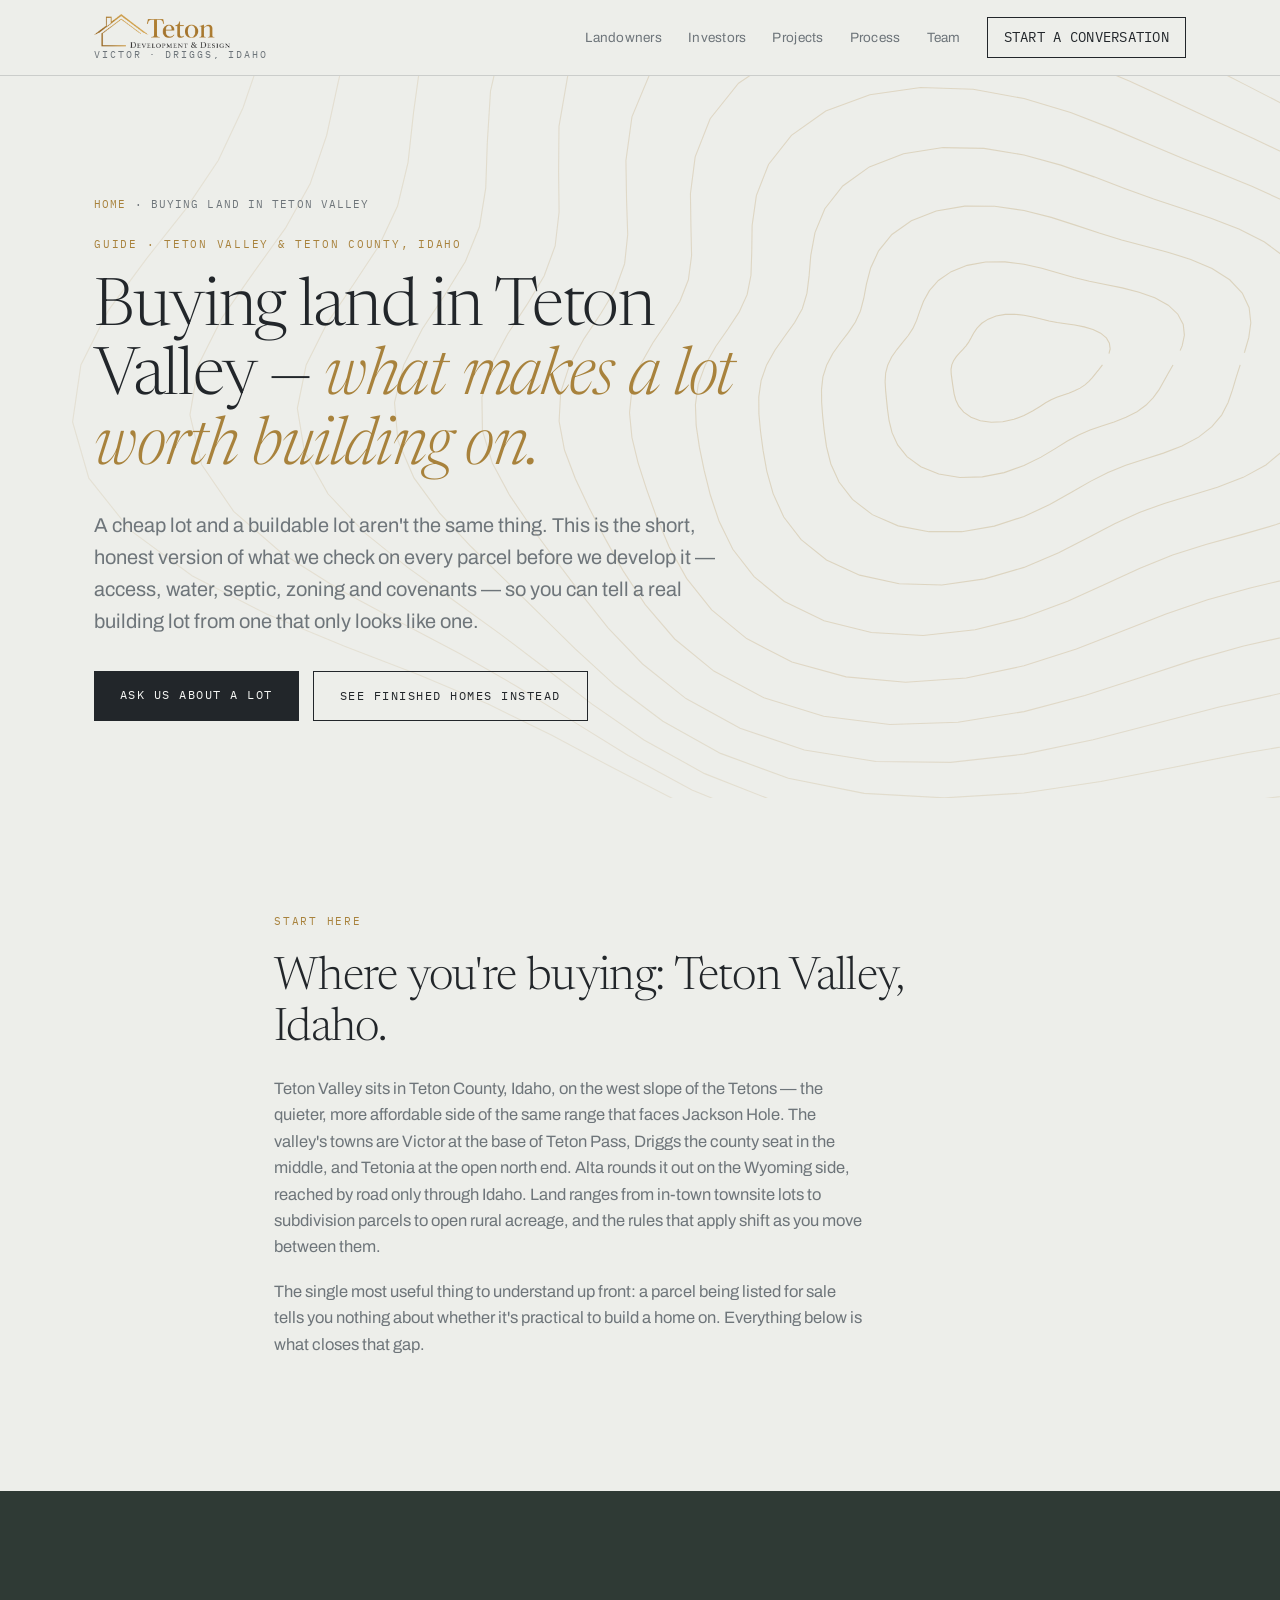
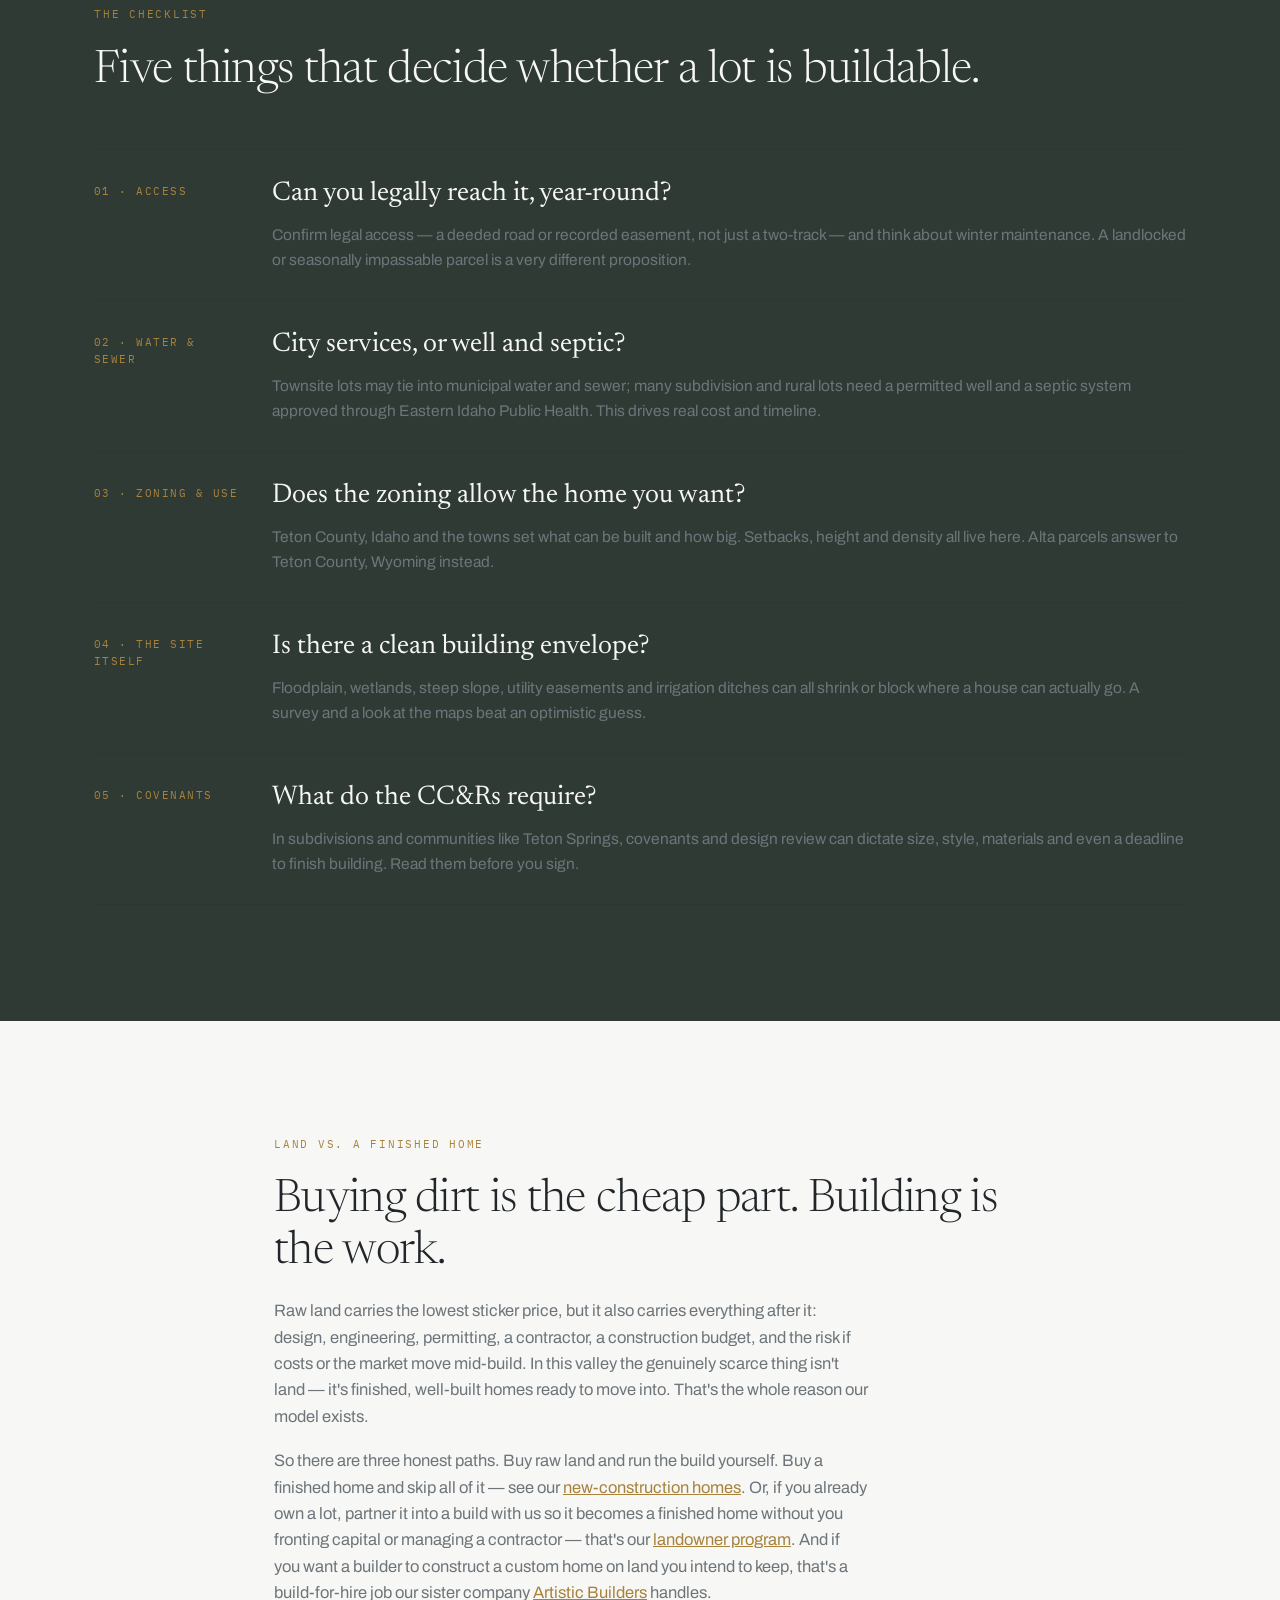
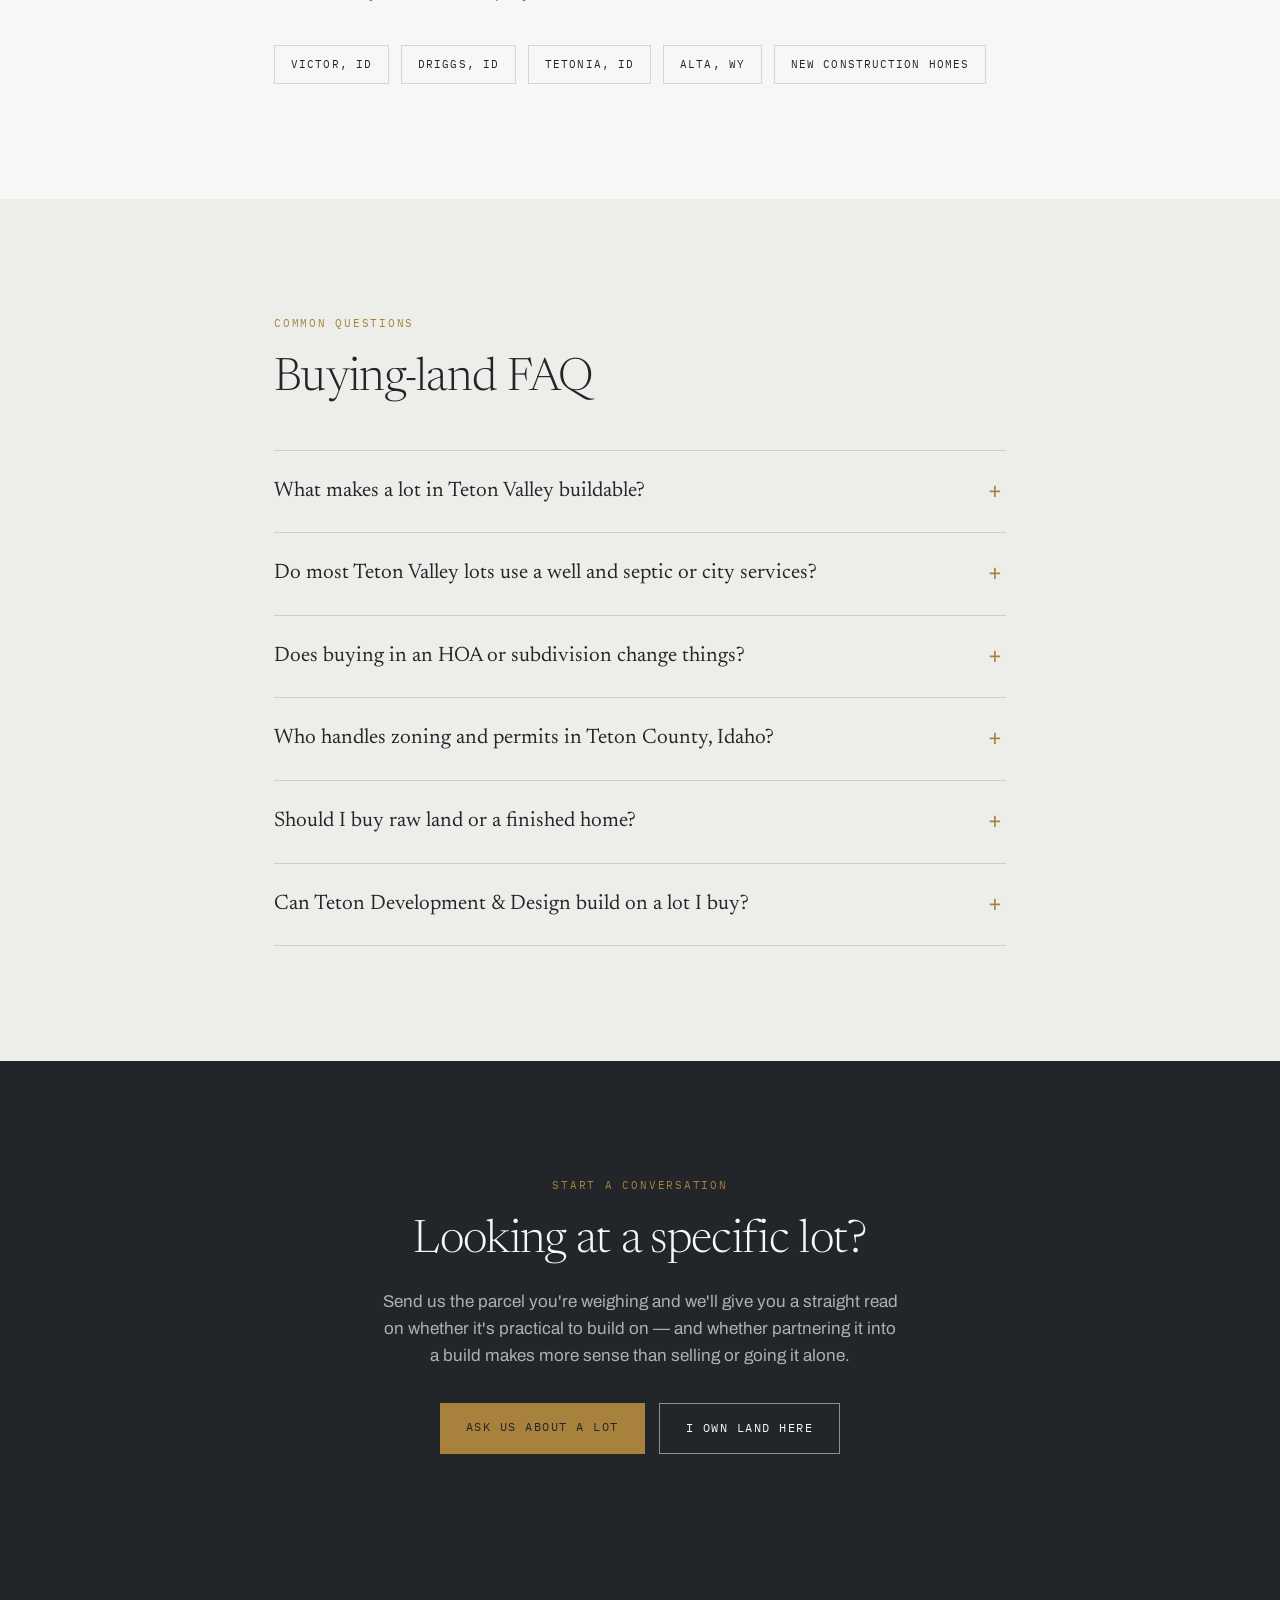
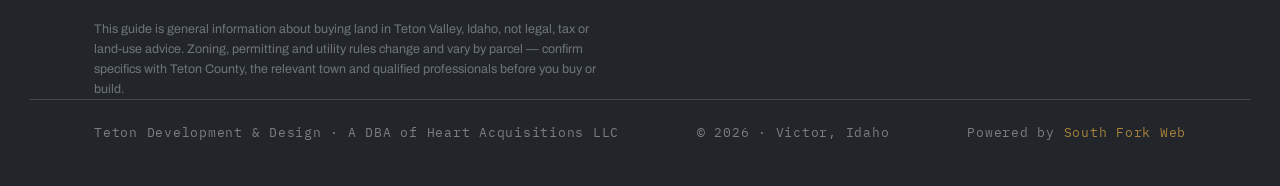
==== buying-land-teton-valley.html @ 676bcc8e "Add 6 SEO interior pages: area pages + land/new-construction guides New pages (matching interior ske" ====
<!DOCTYPE html>
<html lang="en">
<head>
<meta charset="utf-8">
<meta name="viewport" content="width=device-width, initial-scale=1">
<title>Buying Land in Teton Valley, Idaho — A Building-Lot Guide | Teton Development &amp; Design</title>
<meta name="description" content="A practical guide to buying land and building lots in Teton Valley and Teton County, Idaho — zoning, water, septic, access, HOAs and what makes a lot buildable.">
<link rel="canonical" href="https://www.tetondd.com/buying-land-teton-valley">
<meta name="theme-color" content="#22262A">
<meta name="robots" content="index,follow">
<meta property="og:site_name" content="Teton Development &amp; Design">
<meta property="og:title" content="Buying Land in Teton Valley, Idaho — A Building-Lot Guide">
<meta property="og:description" content="Zoning, water, septic, access, HOAs and what makes a lot buildable — a practical guide to buying land in Teton County, Idaho.">
<meta property="og:type" content="website">
<meta property="og:url" content="https://www.tetondd.com/buying-land-teton-valley">
<meta property="og:image" content="https://www.tetondd.com/og.png">
<meta property="og:image:width" content="1200">
<meta property="og:image:height" content="630">
<meta name="twitter:card" content="summary_large_image">
<meta name="twitter:title" content="Buying Land in Teton Valley, Idaho">
<meta name="twitter:description" content="A practical guide to buying land and building lots in Teton County, Idaho.">
<meta name="twitter:image" content="https://www.tetondd.com/og.png">
<link rel="icon" href="/favicon.ico" sizes="any">
<link rel="icon" type="image/png" sizes="32x32" href="/favicon-32.png">
<link rel="icon" type="image/png" sizes="512x512" href="/favicon.png">
<link rel="apple-touch-icon" href="/apple-touch-icon.png">
<script type="application/ld+json">
{
  "@context":"https://schema.org",
  "@graph":[
    {"@type":"WebPage","@id":"https://www.tetondd.com/buying-land-teton-valley","url":"https://www.tetondd.com/buying-land-teton-valley","name":"Buying Land in Teton Valley, Idaho — A Building-Lot Guide","isPartOf":{"@type":"WebSite","name":"Teton Development & Design","url":"https://www.tetondd.com"},"about":{"@type":"GeneralContractor","name":"Teton Development & Design"}},
    {"@type":"BreadcrumbList","itemListElement":[
      {"@type":"ListItem","position":1,"name":"Home","item":"https://www.tetondd.com/"},
      {"@type":"ListItem","position":2,"name":"Buying Land in Teton Valley","item":"https://www.tetondd.com/buying-land-teton-valley"}]},
    {"@type":"FAQPage","mainEntity":[
      {"@type":"Question","name":"What makes a lot in Teton Valley buildable?","acceptedAnswer":{"@type":"Answer","text":"Broadly: legal access, the ability to get water and sewer or a permitted well and septic, zoning that allows a home, and no physical or regulatory constraint — wetlands, floodplain, steep slope, easements — that blocks a building envelope. A parcel can be for sale and still not be practical to build on, which is why each of these is worth confirming before you buy."}},
      {"@type":"Question","name":"Do most Teton Valley lots use a well and septic or city services?","acceptedAnswer":{"@type":"Answer","text":"It depends on location. Lots inside the townsites of Victor, Driggs and Tetonia may have access to municipal water and sewer, while many subdivision and rural lots rely on a private well and a septic system permitted through Eastern Idaho Public Health. Rural parcels, including much of Tetonia and Alta, are typically well and septic."}},
      {"@type":"Question","name":"Does buying in an HOA or subdivision change things?","acceptedAnswer":{"@type":"Answer","text":"Yes. Many Teton Valley lots sit in subdivisions or communities like Teton Springs with covenants, architectural review and sometimes required design guidelines or build timelines. Read the CC&Rs before buying — they can affect what, how large and when you can build."}},
      {"@type":"Question","name":"Who handles zoning and permits in Teton County, Idaho?","acceptedAnswer":{"@type":"Answer","text":"Teton County, Idaho and the individual towns handle land use and building permits, with the county offices in Driggs. Septic permits run through Eastern Idaho Public Health. Alta parcels fall under Teton County, Wyoming instead, even though they're reached through Idaho."}},
      {"@type":"Question","name":"Should I buy raw land or a finished home?","acceptedAnswer":{"@type":"Answer","text":"Raw land is cheaper up front but you carry the time, cost and risk of designing, permitting and building — and finished, well-built homes are the scarce part of this market. If you want the end result without running a build, buying new construction, or partnering your lot into a build, can make more sense than doing it yourself."}},
      {"@type":"Question","name":"Can Teton Development & Design build on a lot I buy?","acceptedAnswer":{"@type":"Answer","text":"We're a developer, not a build-for-hire contractor — we build on land we own or partner on and sell the finished homes. If you own a lot and want to turn it into a home without selling it, our landowner partnership may fit. If you want a builder to construct a custom home on land you'll keep, our sister company Artistic Builders handles custom builds for hire."}}
    ]}
  ]
}
</script>
<link rel="preconnect" href="https://fonts.googleapis.com">
<link rel="preconnect" href="https://fonts.gstatic.com" crossorigin>
<link href="https://fonts.googleapis.com/css2?family=Newsreader:ital,opsz,wght@0,6..72,300;0,6..72,400;1,6..72,300;1,6..72,400&family=Archivo:wght@400;500;600&family=IBM+Plex+Mono:wght@400;500&display=swap" rel="stylesheet">
<link rel="stylesheet" href="/css/tdd.css">
</head>
<body>

<nav class="tdd-nav">
  <div class="tdd-nav__in">
    <a class="tdd-mark" href="/" aria-label="Teton Development &amp; Design — home"><img class="tdd-logo" src="/img/logo.png" alt="Teton Development &amp; Design" width="440" height="110"><span>Victor · Driggs, Idaho</span></a>
    <button class="tdd-navtoggle" type="button" aria-label="Menu" aria-expanded="false" aria-controls="tdd-menu"><span></span><span></span><span></span></button>
    <div class="tdd-nav__links" id="tdd-menu">
      <a href="/landowners">Landowners</a>
      <a href="/investors">Investors</a>
      <a href="/projects">Projects</a>
      <a href="/#process">Process</a>
      <a href="/#team">Team</a>
      <a class="tdd-nav__cta" href="/#contact">Start a conversation</a>
    </div>
  </div>
</nav>

<header class="tdd-phero">
  <svg id="contour" aria-hidden="true" preserveAspectRatio="none"></svg>
  <div class="tdd-wrap tdd-phero__in">
    <p class="tdd-crumb"><a href="/">Home</a> · Buying Land in Teton Valley</p>
    <p class="tdd-eyebrow">Guide · Teton Valley &amp; Teton County, Idaho</p>
    <h1 class="tdd-h1">Buying land in Teton Valley — <em>what makes a lot worth building on.</em></h1>
    <p class="tdd-lede">A cheap lot and a buildable lot aren't the same thing. This is the short, honest version of what we check on every parcel before we develop it — access, water, septic, zoning and covenants — so you can tell a real building lot from one that only looks like one.</p>
    <div class="tdd-actions">
      <a class="tdd-btn tdd-btn--solid" href="/#contact">Ask us about a lot</a>
      <a class="tdd-btn tdd-btn--ghost" href="/new-construction-homes-teton-valley">See finished homes instead</a>
    </div>
  </div>
</header>

<section class="tdd-band">
  <div class="tdd-wrap tdd-wrap--narrow">
    <p class="tdd-eyebrow r">Start here</p>
    <h2 class="tdd-h2 r">Where you're buying: Teton Valley, Idaho.</h2>
    <p class="tdd-p tdd-p--slate r">Teton Valley sits in Teton County, Idaho, on the west slope of the Tetons — the quieter, more affordable side of the same range that faces Jackson Hole. The valley's towns are Victor at the base of Teton Pass, Driggs the county seat in the middle, and Tetonia at the open north end. Alta rounds it out on the Wyoming side, reached by road only through Idaho. Land ranges from in-town townsite lots to subdivision parcels to open rural acreage, and the rules that apply shift as you move between them.</p>
    <p class="tdd-p tdd-p--slate r">The single most useful thing to understand up front: a parcel being listed for sale tells you nothing about whether it's practical to build a home on. Everything below is what closes that gap.</p>
  </div>
</section>

<section class="tdd-band tdd-dark">
  <div class="tdd-wrap">
    <p class="tdd-eyebrow r">The checklist</p>
    <h2 class="tdd-h2 r">Five things that decide whether a lot is buildable.</h2>
    <div class="tdd-steps r">
      <div class="tdd-step"><div class="tdd-step__n">01 · Access</div><div><h3 class="tdd-h3">Can you legally reach it, year-round?</h3><p class="tdd-step__d">Confirm legal access — a deeded road or recorded easement, not just a two-track — and think about winter maintenance. A landlocked or seasonally impassable parcel is a very different proposition.</p></div></div>
      <div class="tdd-step"><div class="tdd-step__n">02 · Water &amp; sewer</div><div><h3 class="tdd-h3">City services, or well and septic?</h3><p class="tdd-step__d">Townsite lots may tie into municipal water and sewer; many subdivision and rural lots need a permitted well and a septic system approved through Eastern Idaho Public Health. This drives real cost and timeline.</p></div></div>
      <div class="tdd-step"><div class="tdd-step__n">03 · Zoning &amp; use</div><div><h3 class="tdd-h3">Does the zoning allow the home you want?</h3><p class="tdd-step__d">Teton County, Idaho and the towns set what can be built and how big. Setbacks, height and density all live here. Alta parcels answer to Teton County, Wyoming instead.</p></div></div>
      <div class="tdd-step"><div class="tdd-step__n">04 · The site itself</div><div><h3 class="tdd-h3">Is there a clean building envelope?</h3><p class="tdd-step__d">Floodplain, wetlands, steep slope, utility easements and irrigation ditches can all shrink or block where a house can actually go. A survey and a look at the maps beat an optimistic guess.</p></div></div>
      <div class="tdd-step"><div class="tdd-step__n">05 · Covenants</div><div><h3 class="tdd-h3">What do the CC&amp;Rs require?</h3><p class="tdd-step__d">In subdivisions and communities like Teton Springs, covenants and design review can dictate size, style, materials and even a deadline to finish building. Read them before you sign.</p></div></div>
    </div>
  </div>
</section>

<section class="tdd-band tdd-paper">
  <div class="tdd-wrap tdd-wrap--narrow">
    <p class="tdd-eyebrow r">Land vs. a finished home</p>
    <h2 class="tdd-h2 r">Buying dirt is the cheap part. Building is the work.</h2>
    <p class="tdd-p tdd-p--slate r">Raw land carries the lowest sticker price, but it also carries everything after it: design, engineering, permitting, a contractor, a construction budget, and the risk if costs or the market move mid-build. In this valley the genuinely scarce thing isn't land — it's finished, well-built homes ready to move into. That's the whole reason our model exists.</p>
    <p class="tdd-p tdd-p--slate r">So there are three honest paths. Buy raw land and run the build yourself. Buy a finished home and skip all of it — see our <a href="/new-construction-homes-teton-valley" style="color:var(--brass)">new-construction homes</a>. Or, if you already own a lot, partner it into a build with us so it becomes a finished home without you fronting capital or managing a contractor — that's our <a href="/landowners" style="color:var(--brass)">landowner program</a>. And if you want a builder to construct a custom home on land you intend to keep, that's a build-for-hire job our sister company <a href="https://artistic-builders.com" target="_blank" rel="noopener" style="color:var(--brass)">Artistic Builders</a> handles.</p>
    <div class="tdd-arealinks r">
      <a href="/victor-idaho">Victor, ID</a>
      <a href="/driggs-idaho">Driggs, ID</a>
      <a href="/tetonia-idaho">Tetonia, ID</a>
      <a href="/alta-wyoming">Alta, WY</a>
      <a href="/new-construction-homes-teton-valley">New construction homes</a>
    </div>
  </div>
</section>

<section class="tdd-band">
  <div class="tdd-wrap tdd-wrap--narrow">
    <p class="tdd-eyebrow r">Common questions</p>
    <h2 class="tdd-h2 r">Buying-land FAQ</h2>
    <div class="tdd-faq r">
      <details><summary>What makes a lot in Teton Valley buildable?</summary><p class="tdd-faq__a">Broadly: legal access, the ability to get water and sewer or a permitted well and septic, zoning that allows a home, and no physical or regulatory constraint — wetlands, floodplain, steep slope, easements — that blocks a building envelope. A parcel can be for sale and still not be practical to build on, which is why each of these is worth confirming before you buy.</p></details>
      <details><summary>Do most Teton Valley lots use a well and septic or city services?</summary><p class="tdd-faq__a">It depends on location. Lots inside the townsites of Victor, Driggs and Tetonia may have access to municipal water and sewer, while many subdivision and rural lots rely on a private well and a septic system permitted through Eastern Idaho Public Health. Rural parcels, including much of Tetonia and Alta, are typically well and septic.</p></details>
      <details><summary>Does buying in an HOA or subdivision change things?</summary><p class="tdd-faq__a">Yes. Many Teton Valley lots sit in subdivisions or communities like Teton Springs with covenants, architectural review and sometimes required design guidelines or build timelines. Read the CC&amp;Rs before buying — they can affect what, how large and when you can build.</p></details>
      <details><summary>Who handles zoning and permits in Teton County, Idaho?</summary><p class="tdd-faq__a">Teton County, Idaho and the individual towns handle land use and building permits, with the county offices in Driggs. Septic permits run through Eastern Idaho Public Health. Alta parcels fall under Teton County, Wyoming instead, even though they're reached through Idaho.</p></details>
      <details><summary>Should I buy raw land or a finished home?</summary><p class="tdd-faq__a">Raw land is cheaper up front but you carry the time, cost and risk of designing, permitting and building — and finished, well-built homes are the scarce part of this market. If you want the end result without running a build, buying new construction, or partnering your lot into a build, can make more sense than doing it yourself.</p></details>
      <details><summary>Can Teton Development &amp; Design build on a lot I buy?</summary><p class="tdd-faq__a">We're a developer, not a build-for-hire contractor — we build on land we own or partner on and sell the finished homes. If you own a lot and want to turn it into a home without selling it, our <a href="/landowners" style="color:var(--brass)">landowner partnership</a> may fit. If you want a builder to construct a custom home on land you'll keep, our sister company <a href="https://artistic-builders.com" target="_blank" rel="noopener" style="color:var(--brass)">Artistic Builders</a> handles custom builds for hire.</p></details>
    </div>
  </div>
</section>

<section class="tdd-band tdd-cta" id="start">
  <div class="tdd-wrap">
    <p class="tdd-eyebrow" style="color:var(--brass)">Start a conversation</p>
    <h2 class="tdd-h2">Looking at a specific lot?</h2>
    <p class="tdd-cta__p">Send us the parcel you're weighing and we'll give you a straight read on whether it's practical to build on — and whether partnering it into a build makes more sense than selling or going it alone.</p>
    <div class="tdd-actions">
      <a class="tdd-btn tdd-btn--solid" href="/#contact">Ask us about a lot</a>
      <a class="tdd-btn tdd-btn--ghost" href="/landowners">I own land here</a>
    </div>
  </div>
</section>

<footer class="tdd-foot">
  <div class="tdd-wrap">
    <p class="tdd-note">This guide is general information about buying land in Teton Valley, Idaho, not legal, tax or land-use advice. Zoning, permitting and utility rules change and vary by parcel — confirm specifics with Teton County, the relevant town and qualified professionals before you buy or build.</p>
  </div>
  <div class="tdd-foot__in">
    <div>Teton Development &amp; Design · A DBA of Heart Acquisitions LLC</div>
    <div>© <span id="yr"></span> · Victor, Idaho</div>
    <div>Powered by <a class="tdd-foot__link" href="https://southforkweb.com" target="_blank" rel="noopener">South Fork Web</a></div>
  </div>
</footer>

<script src="/js/tdd.js" defer></script>
</body>
</html>
---- css/tdd.css ----
/* Teton Development & Design — shared styles (used by interior pages) */
:root{
  --snowlight:#EDEEEA; --paper:#F7F8F5; --granite:#22262A; --spruce:#2F3A35;
  --brass:#A8823C; --slate:#6E757A; --hair:rgba(34,38,42,.16);
  --display:"Newsreader",Georgia,serif;
  --body:"Archivo",system-ui,-apple-system,sans-serif;
  --mono:"IBM Plex Mono",ui-monospace,monospace;
  --gut:clamp(20px,5vw,72px); --stack:clamp(64px,9vw,120px);
}
*{box-sizing:border-box}
html{scroll-behavior:smooth}
body{margin:0;background:var(--snowlight);color:var(--granite);font-family:var(--body);font-size:17px;line-height:1.6;-webkit-font-smoothing:antialiased}
img{max-width:100%;display:block}
a{color:inherit}
.tdd-wrap{max-width:1220px;margin:0 auto;padding:0 var(--gut)}
.tdd-wrap--narrow{max-width:860px}
.tdd-band{padding:var(--stack) 0}
a:focus-visible,button:focus-visible{outline:2px solid var(--brass);outline-offset:4px}

.tdd-eyebrow{font-family:var(--mono);font-size:11px;letter-spacing:.16em;text-transform:uppercase;color:var(--brass);margin:0 0 22px}
.tdd-h1{font-family:var(--display);font-weight:300;font-size:clamp(34px,5.6vw,66px);line-height:1.05;letter-spacing:-.02em;margin:0 0 26px;max-width:18ch}
.tdd-h1 em{font-style:italic;color:var(--brass)}
.tdd-h2{font-family:var(--display);font-weight:300;font-size:clamp(28px,4.4vw,46px);line-height:1.12;letter-spacing:-.015em;margin:0 0 20px}
.tdd-h3{font-family:var(--display);font-weight:400;font-size:clamp(21px,2.4vw,27px);line-height:1.2;margin:0 0 12px}
.tdd-lede{font-size:clamp(17px,1.9vw,20px);color:var(--slate);max-width:60ch;margin:0}
.tdd-p{font-size:16.5px;margin:0 0 18px;max-width:66ch}
.tdd-p--slate{color:var(--slate)}

/* nav */
.tdd-nav{position:sticky;top:0;z-index:50;background:rgba(237,238,234,.86);backdrop-filter:blur(10px);border-bottom:1px solid var(--hair)}
.tdd-nav__in{max-width:1220px;margin:0 auto;padding:14px var(--gut);display:flex;align-items:center;justify-content:space-between;gap:20px}
.tdd-mark{font-family:var(--display);font-size:19px;text-decoration:none;line-height:1.15}
.tdd-logo{height:34px;width:auto;display:block}
.tdd-mark span{display:block;font-family:var(--mono);font-size:9.5px;letter-spacing:.2em;text-transform:uppercase;color:var(--slate);margin-top:2px}
.tdd-nav__links{display:flex;align-items:center;gap:26px}
.tdd-nav__links a{font-size:13.5px;letter-spacing:.02em;text-decoration:none;color:var(--slate)}
.tdd-nav__links a:hover{color:var(--granite)}
.tdd-nav__cta{font-family:var(--mono);font-size:11px;letter-spacing:.12em;text-transform:uppercase;border:1px solid var(--granite);padding:9px 16px;text-decoration:none;color:var(--granite)!important;transition:background .25s,color .25s}
.tdd-nav__cta:hover{background:var(--granite);color:var(--paper)!important}
.tdd-navtoggle{display:none;background:none;border:0;cursor:pointer;width:44px;height:44px;flex-direction:column;justify-content:center;align-items:center;gap:5px;margin:-6px -8px -6px 0}
.tdd-navtoggle span{display:block;height:2px;width:23px;background:var(--granite);border-radius:2px;transition:transform .3s ease,opacity .2s ease}
.tdd-nav.open .tdd-navtoggle span:nth-child(1){transform:translateY(7px) rotate(45deg)}
.tdd-nav.open .tdd-navtoggle span:nth-child(2){opacity:0}
.tdd-nav.open .tdd-navtoggle span:nth-child(3){transform:translateY(-7px) rotate(-45deg)}
@media(max-width:820px){
  .tdd-navtoggle{display:flex}
  .tdd-nav__links{position:absolute;top:100%;left:0;right:0;background:var(--snowlight);border-bottom:1px solid var(--hair);flex-direction:column;align-items:stretch;gap:0;padding:4px var(--gut) 22px;max-height:0;overflow:hidden;opacity:0;pointer-events:none;transition:max-height .35s ease,opacity .25s ease}
  .tdd-nav.open .tdd-nav__links{max-height:84vh;opacity:1;pointer-events:auto}
  .tdd-nav__links a{padding:15px 2px;font-size:16px;border-bottom:1px solid var(--hair)}
  .tdd-nav__links a.tdd-nav__cta{margin-top:16px;border:1px solid var(--granite);text-align:center;padding:15px;color:var(--granite)!important}
}
@media(max-width:520px){.tdd-mark span{display:none}}

/* buttons */
.tdd-btn{font-family:var(--mono);font-size:11.5px;letter-spacing:.13em;text-transform:uppercase;padding:15px 26px;text-decoration:none;display:inline-block;transition:transform .2s,background .25s,color .25s}
.tdd-btn:hover{transform:translateY(-2px)}
.tdd-btn--solid{background:var(--granite);color:var(--paper)}
.tdd-btn--solid:hover{background:var(--spruce)}
.tdd-btn--ghost{border:1px solid var(--granite);color:var(--granite)}
.tdd-btn--ghost:hover{background:var(--granite);color:var(--paper)}
.tdd-actions{display:flex;flex-wrap:wrap;gap:14px;margin-top:34px}

/* interior hero */
.tdd-phero{position:relative;overflow:hidden;padding:clamp(60px,10vw,120px) 0 clamp(48px,6vw,80px)}
#contour{position:absolute;inset:0;width:100%;height:100%;pointer-events:none;z-index:0}
#contour path{fill:none;stroke:var(--brass);stroke-width:.85;opacity:.3}
.tdd-phero__in{position:relative;z-index:1}
.tdd-crumb{font-family:var(--mono);font-size:11px;letter-spacing:.1em;text-transform:uppercase;color:var(--slate);margin:0 0 22px}
.tdd-crumb a{color:var(--brass);text-decoration:none}
.tdd-crumb a:hover{text-decoration:underline}

/* generic section helpers */
.tdd-dark{background:var(--spruce);color:var(--paper)}
.tdd-dark .tdd-h2,.tdd-dark .tdd-h3{color:var(--paper)}
.tdd-dark .tdd-lede,.tdd-dark .tdd-p{color:rgba(247,248,245,.7)}
.tdd-dark .tdd-eyebrow{color:var(--brass)}
.tdd-paper{background:var(--paper)}

/* two-column prose */
.tdd-cols{display:grid;grid-template-columns:1fr 1fr;gap:clamp(32px,5vw,72px);align-items:start}
@media(max-width:820px){.tdd-cols{grid-template-columns:1fr;gap:32px}}

/* steps */
.tdd-steps{margin-top:52px;border-top:1px solid var(--hair)}
.tdd-step{display:grid;grid-template-columns:150px 1fr;gap:28px;padding:28px 0;border-bottom:1px solid var(--hair)}
@media(max-width:640px){.tdd-step{grid-template-columns:1fr;gap:8px}}
.tdd-step__n{font-family:var(--mono);font-size:10.5px;letter-spacing:.14em;text-transform:uppercase;color:var(--brass);padding-top:5px}
.tdd-step__d{color:var(--slate);font-size:15.5px;margin:6px 0 0}

/* terms list */
.tdd-terms{list-style:none;margin:34px 0 0;padding:0;border-top:1px solid var(--hair)}
.tdd-terms li{display:grid;grid-template-columns:150px 1fr;gap:18px;padding:15px 0;border-bottom:1px solid var(--hair);font-size:15.5px}
.tdd-terms b{font-family:var(--mono);font-size:10px;letter-spacing:.14em;text-transform:uppercase;color:var(--brass);font-weight:500;padding-top:3px}
@media(max-width:480px){.tdd-terms li{grid-template-columns:1fr;gap:5px}}

/* comparison */
.tdd-compare{display:grid;grid-template-columns:1fr 1fr;gap:1px;background:var(--hair);border:1px solid var(--hair);margin-top:44px}
@media(max-width:640px){.tdd-compare{grid-template-columns:1fr}}
.tdd-compare__col{background:var(--paper);padding:clamp(24px,3vw,38px)}
.tdd-compare__col--hi{background:var(--snowlight)}
.tdd-compare__h{font-family:var(--mono);font-size:10.5px;letter-spacing:.14em;text-transform:uppercase;color:var(--brass);margin:0 0 18px}
.tdd-compare ul{list-style:none;margin:0;padding:0}
.tdd-compare li{padding:11px 0;border-top:1px solid var(--hair);font-size:15px;display:flex;gap:12px}
.tdd-compare li:first-child{border-top:0}
.tdd-compare li::before{content:"—";color:var(--brass);flex:none}

/* faq */
.tdd-faq{margin-top:44px;border-top:1px solid var(--hair)}
.tdd-faq details{border-bottom:1px solid var(--hair);padding:6px 0}
.tdd-faq summary{cursor:pointer;list-style:none;padding:18px 40px 18px 0;position:relative;font-family:var(--display);font-size:clamp(18px,2vw,21px);font-weight:400}
.tdd-faq summary::-webkit-details-marker{display:none}
.tdd-faq summary::after{content:"+";position:absolute;right:4px;top:16px;color:var(--brass);font-family:var(--body);font-size:22px;transition:transform .25s}
.tdd-faq details[open] summary::after{transform:rotate(45deg)}
.tdd-faq__a{color:var(--slate);font-size:15.5px;padding:0 0 20px;max-width:70ch}

/* cta band */
.tdd-cta{background:var(--granite);color:var(--paper);text-align:center}
.tdd-cta .tdd-h2{color:var(--paper);margin-inline:auto}
.tdd-cta__p{color:rgba(247,248,245,.66);max-width:52ch;margin:0 auto 34px}
.tdd-cta .tdd-actions{justify-content:center}
.tdd-cta .tdd-btn--ghost{border-color:rgba(247,248,245,.5);color:var(--paper)}
.tdd-cta .tdd-btn--ghost:hover{background:var(--paper);color:var(--granite)}
.tdd-cta .tdd-btn--solid{background:var(--brass);color:var(--granite)}

/* footer */
footer.tdd-foot{background:var(--granite);color:rgba(247,248,245,.42);padding:28px 0 44px;font-size:12.5px}
.tdd-foot__in{max-width:1220px;margin:0 auto;padding:22px var(--gut) 0;border-top:1px solid rgba(247,248,245,.16);display:flex;justify-content:space-between;flex-wrap:wrap;gap:12px;font-family:var(--mono);letter-spacing:.06em}
.tdd-foot__link{color:var(--brass);text-decoration:none}
.tdd-foot__link:hover{text-decoration:underline}
.tdd-note{font-size:12.5px;color:var(--slate);max-width:75ch;margin:22px 0 0;line-height:1.6}

/* projects grid */
.tdd-projects{display:grid;grid-template-columns:repeat(2,1fr);gap:clamp(22px,3vw,40px);margin-top:52px}
@media(max-width:720px){.tdd-projects{grid-template-columns:1fr}}
.tdd-project{display:block}
.tdd-project__img{width:100%;aspect-ratio:3/2;object-fit:cover;display:block}
.tdd-project__ph{width:100%;aspect-ratio:3/2;display:flex;flex-direction:column;align-items:center;justify-content:center;gap:10px;background:var(--spruce);color:rgba(247,248,245,.55);text-align:center;padding:24px}
.tdd-project__ph b{font-family:var(--display);font-weight:300;font-size:22px;color:var(--paper)}
.tdd-project__ph span{font-family:var(--mono);font-size:10px;letter-spacing:.14em;text-transform:uppercase;color:var(--brass)}
.tdd-project__body{padding:20px 2px 4px}
.tdd-project__name{font-family:var(--display);font-weight:400;font-size:clamp(20px,2.2vw,25px);margin:0 0 8px;line-height:1.2}
.tdd-project__meta{font-family:var(--mono);font-size:10px;letter-spacing:.11em;text-transform:uppercase;color:var(--slate);margin:0 0 13px;display:flex;gap:10px;flex-wrap:wrap;align-items:center}
.tdd-chip{border:1px solid var(--hair);padding:3px 9px;color:var(--slate)}
.tdd-chip--live{border-color:var(--brass);color:var(--brass)}
.tdd-chip--sale{background:var(--brass);border-color:var(--brass);color:var(--granite)}
.tdd-project__blurb{color:var(--slate);font-size:15px;margin:0;max-width:46ch}
.tdd-project__cta{display:inline-block;margin-top:16px;font-family:var(--mono);font-size:10.5px;letter-spacing:.13em;text-transform:uppercase;text-decoration:none;color:var(--granite);border-bottom:1px solid var(--brass);padding-bottom:4px}
.tdd-project__cta:hover{color:var(--brass)}
a.tdd-project__imglink{display:block}

/* area cross-links */
.tdd-arealinks{display:flex;flex-wrap:wrap;gap:12px;margin:38px 0 0;padding:0;list-style:none}
.tdd-arealinks a{font-family:var(--mono);font-size:11px;letter-spacing:.1em;text-transform:uppercase;text-decoration:none;color:var(--granite);border:1px solid var(--hair);padding:10px 16px;transition:border-color .2s,color .2s}
.tdd-arealinks a:hover{border-color:var(--brass);color:var(--brass)}

/* reveal */
.r{opacity:0;transform:translateY(16px);transition:opacity .8s ease,transform .8s ease}
.r.in{opacity:1;transform:none}
@media(prefers-reduced-motion:reduce){.r{opacity:1;transform:none;transition:none}html{scroll-behavior:auto}.tdd-btn:hover{transform:none}}
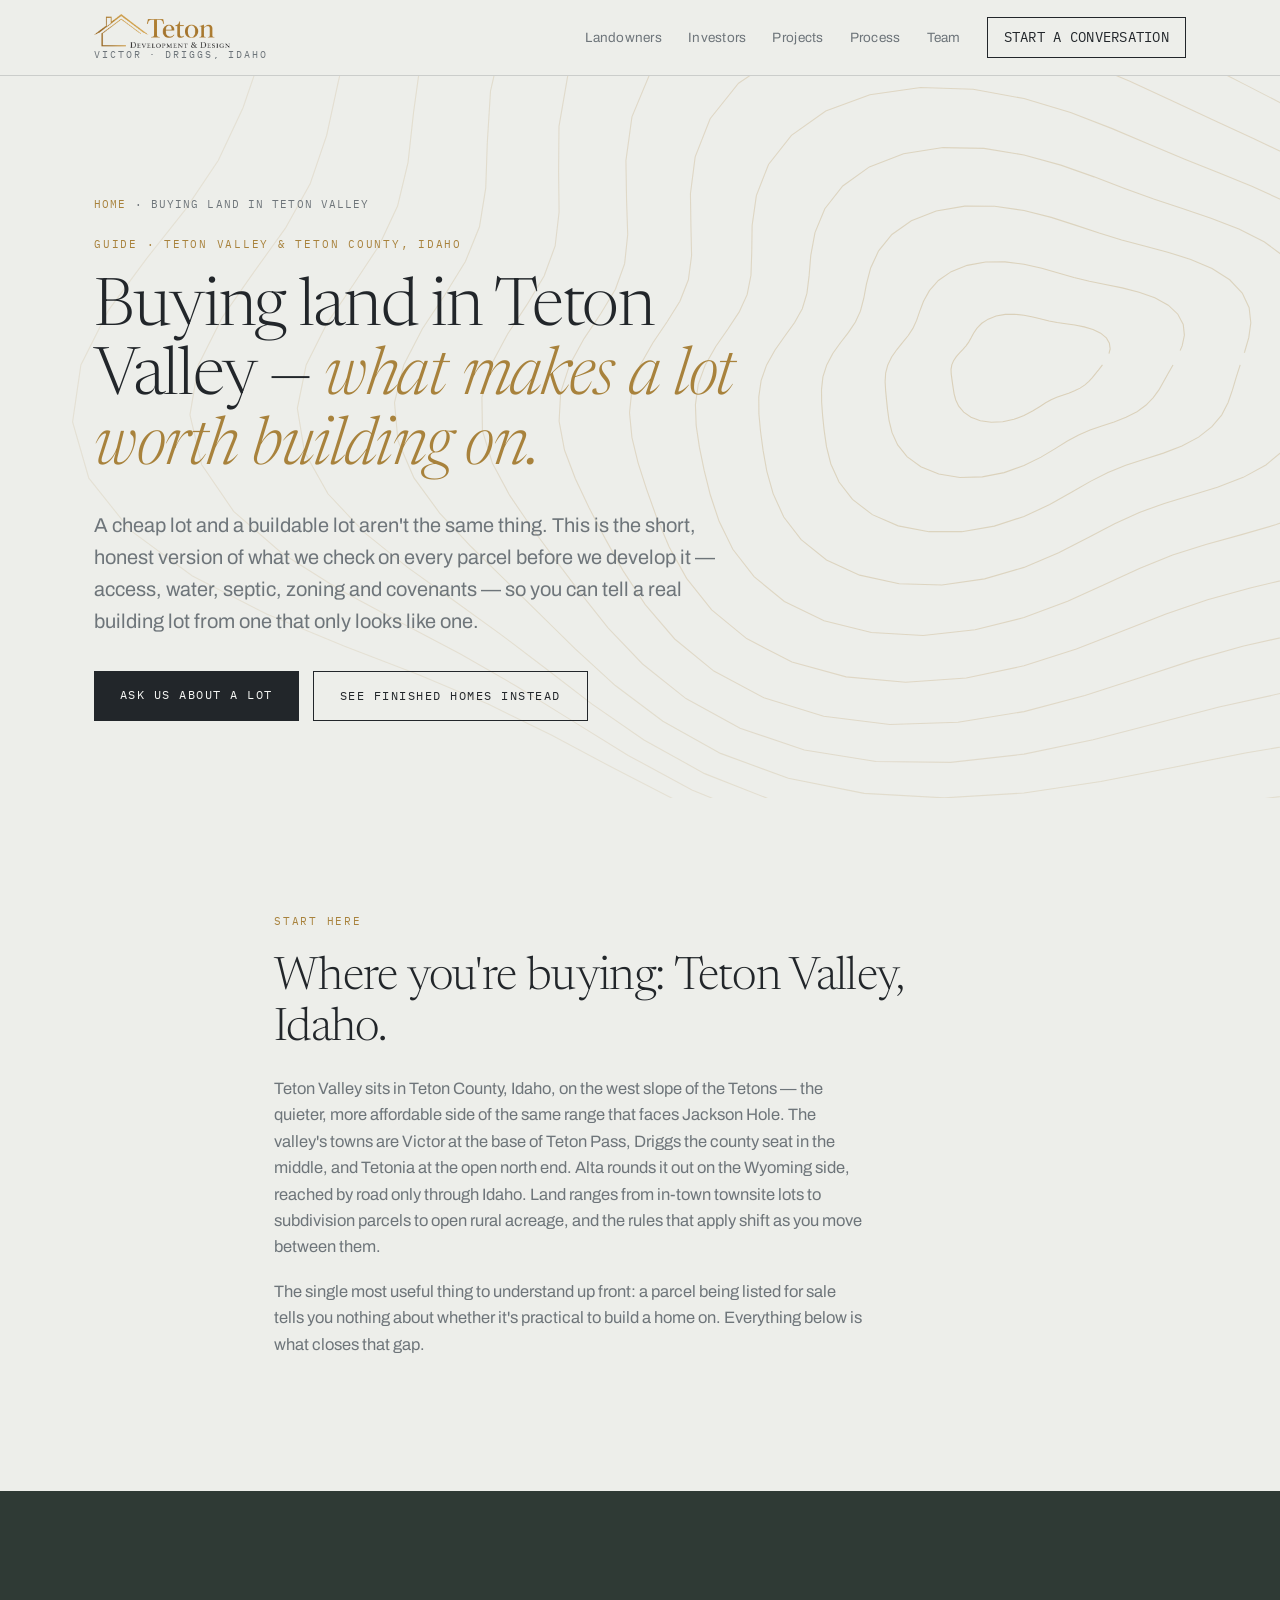
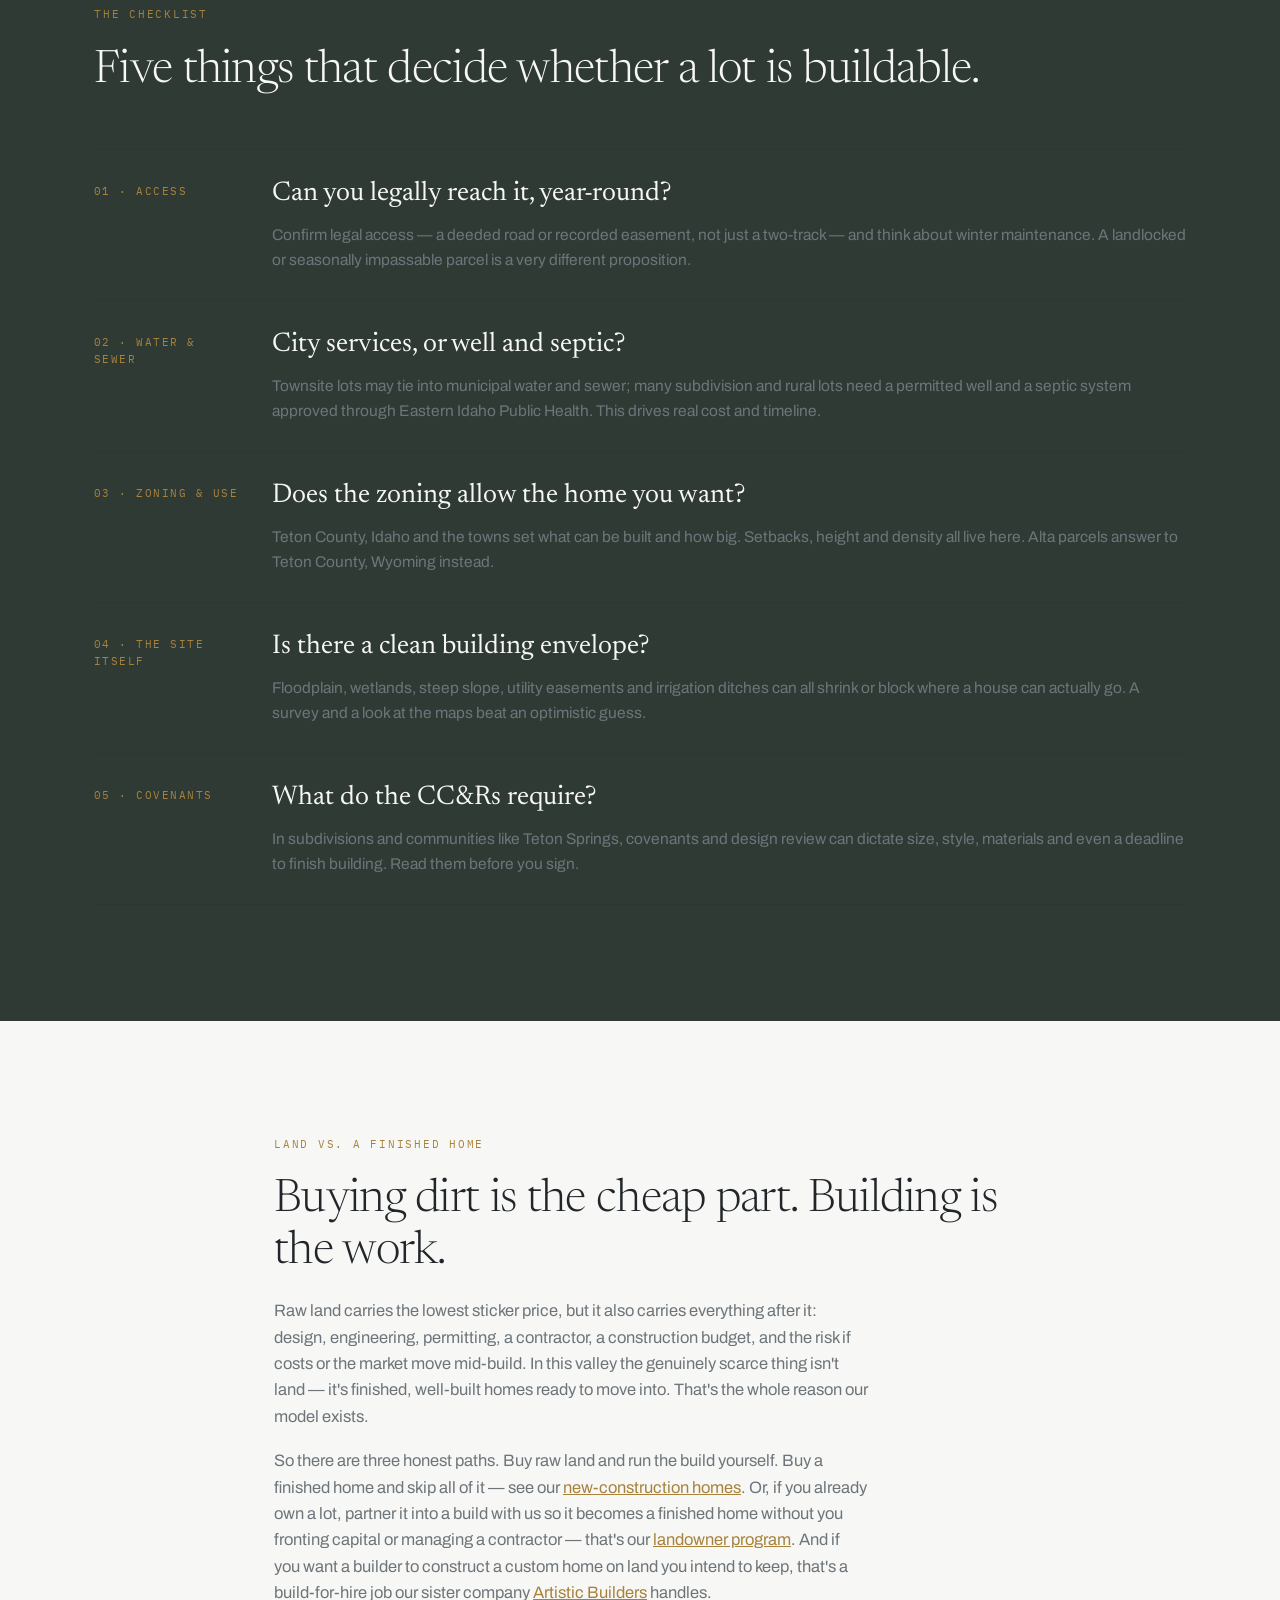
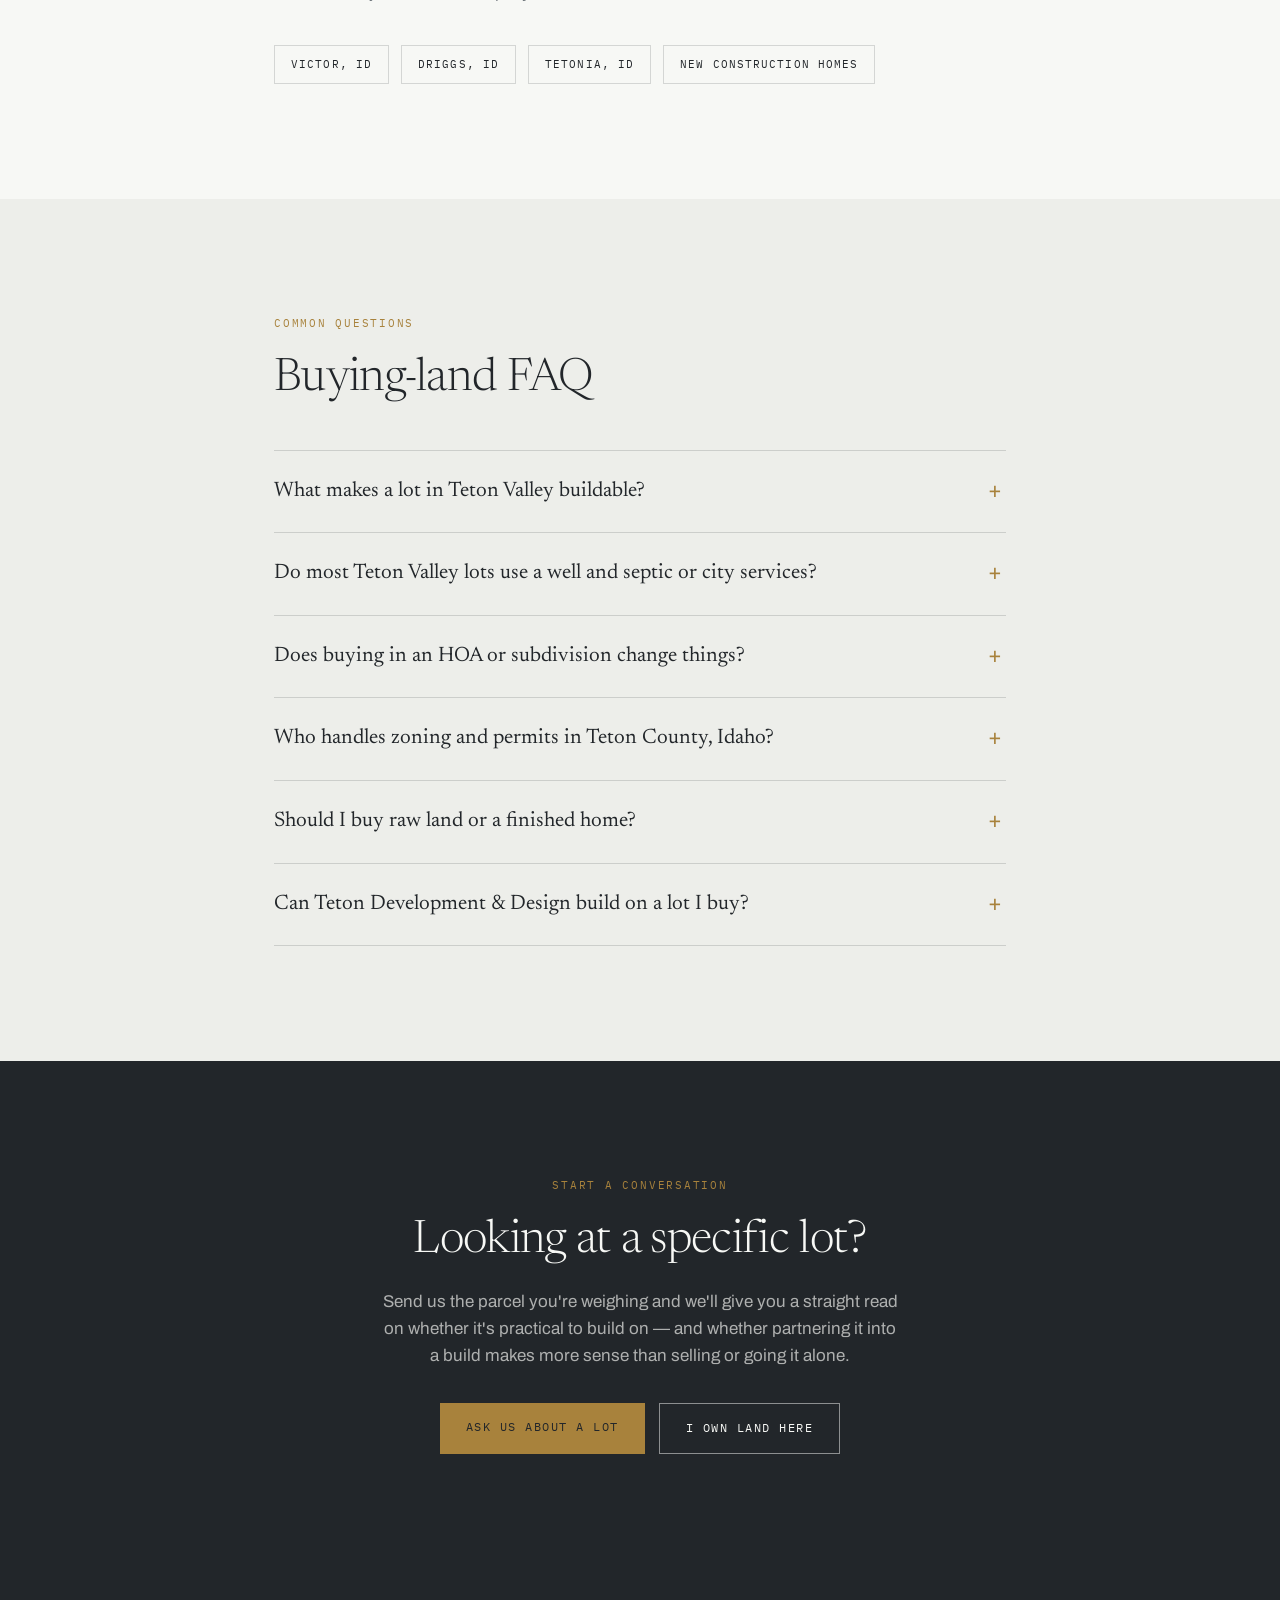
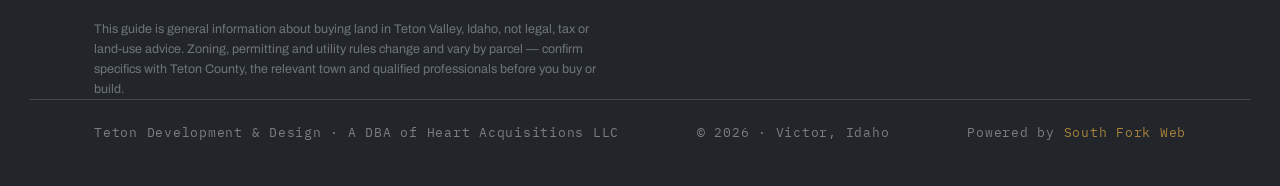
==== commit 4dfe6b47: "Remove Alta, WY from tetondd.com — not a service area Delete alta-wyoming.html and strip it from cro" ====
--- a/buying-land-teton-valley.html
+++ b/buying-land-teton-valley.html
@@ -112,7 +112,6 @@
       <a href="/victor-idaho">Victor, ID</a>
       <a href="/driggs-idaho">Driggs, ID</a>
       <a href="/tetonia-idaho">Tetonia, ID</a>
-      <a href="/alta-wyoming">Alta, WY</a>
       <a href="/new-construction-homes-teton-valley">New construction homes</a>
     </div>
   </div>
